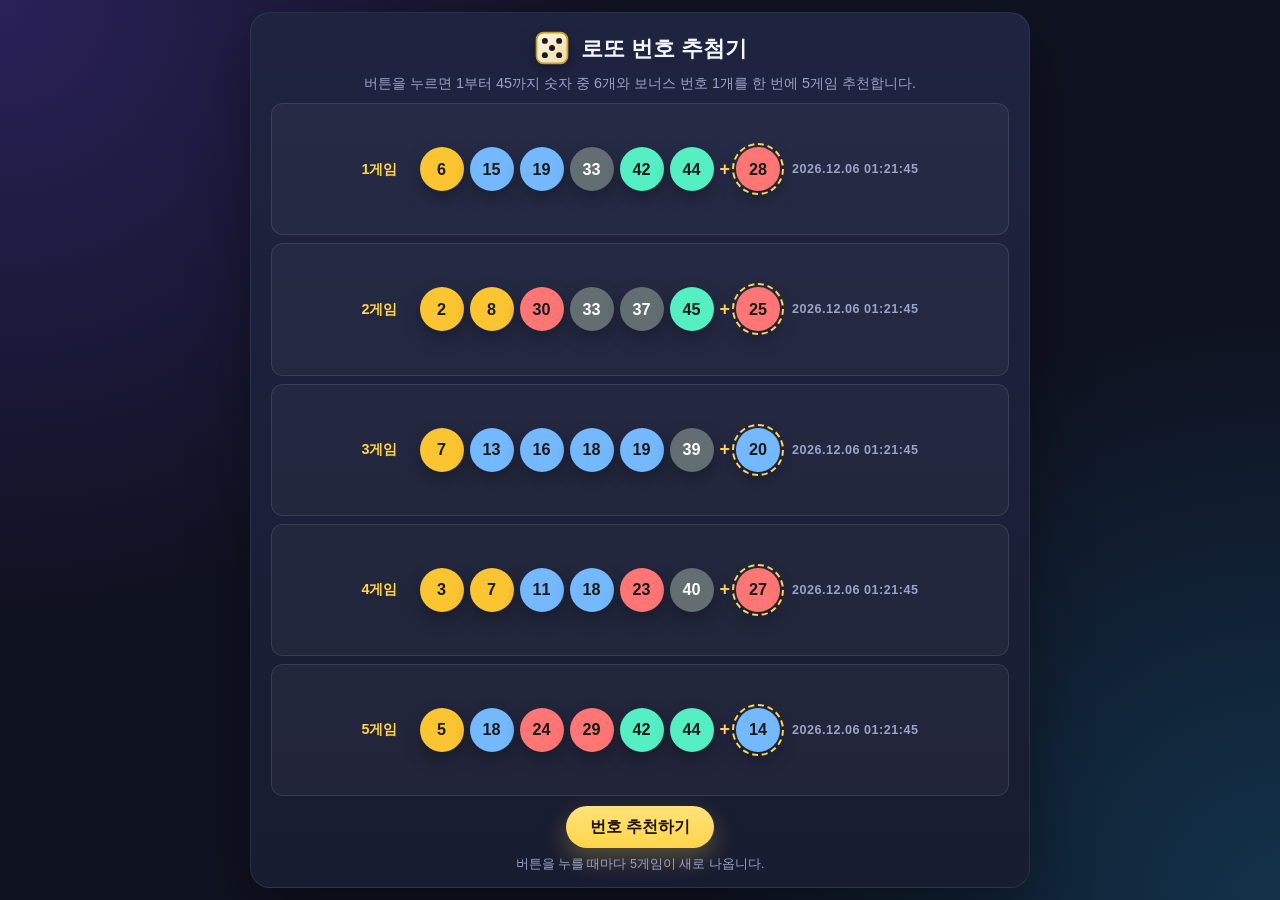
==== index.html @ ee8fdc3d "로또 번호 추첨기 추가 Co-authored-by: Cursor <cursoragent@cursor.com>" ====
<!DOCTYPE html>
<html lang="ko">
<head>
  <meta charset="UTF-8" />
  <meta name="viewport" content="width=device-width, initial-scale=1.0" />
  <title>로또 번호 추첨기</title>
  <style>
    :root {
      --bg: #0f1220;
      --card: #181c30;
      --text: #f4f6ff;
      --muted: #9aa3c7;
      --accent: #ffd54a;
      --ball-shadow: 0 8px 18px rgba(0, 0, 0, 0.28);
    }

    * {
      box-sizing: border-box;
    }

    html, body {
      height: 100%;
    }

    body {
      margin: 0;
      height: 100dvh;
      overflow: hidden;
      font-family: "Pretendard", "Noto Sans KR", sans-serif;
      color: var(--text);
      background:
        radial-gradient(circle at top left, #2a2158 0%, transparent 40%),
        radial-gradient(circle at bottom right, #12324a 0%, transparent 38%),
        var(--bg);
      display: grid;
      place-items: center;
      padding: 12px;
    }

    .card {
      width: min(780px, 100%);
      height: 100%;
      max-height: calc(100dvh - 24px);
      background: linear-gradient(180deg, #1e2340 0%, var(--card) 100%);
      border: 1px solid rgba(255, 255, 255, 0.08);
      border-radius: 20px;
      padding: 16px 20px 14px;
      box-shadow: 0 24px 60px rgba(0, 0, 0, 0.35);
      text-align: center;
      display: flex;
      flex-direction: column;
      min-height: 0;
    }

    .title {
      margin: 0;
      display: flex;
      align-items: center;
      justify-content: center;
      gap: 10px;
      flex-shrink: 0;
    }

    .title h1 {
      margin: 0;
      font-size: clamp(1.25rem, 2.4vh, 1.8rem);
    }

    .dice {
      width: clamp(28px, 4.5vh, 38px);
      height: clamp(28px, 4.5vh, 38px);
      flex-shrink: 0;
      filter: drop-shadow(0 4px 8px rgba(0, 0, 0, 0.3));
    }

    .lead {
      margin: 6px 0 10px;
      color: var(--muted);
      line-height: 1.4;
      font-size: clamp(0.78rem, 1.6vh, 0.95rem);
      flex-shrink: 0;
    }

    .results {
      display: flex;
      flex-direction: column;
      gap: 8px;
      flex: 1;
      min-height: 0;
      margin-bottom: 10px;
    }

    .game {
      display: flex;
      flex-direction: row;
      flex-wrap: wrap;
      justify-content: center;
      align-items: center;
      gap: 6px 12px;
      padding: 4px 10px;
      background: rgba(255, 255, 255, 0.04);
      border: 1px solid rgba(255, 255, 255, 0.1);
      border-radius: 12px;
      flex: 1;
      min-height: 0;
    }

    .game-label {
      color: var(--accent);
      font-size: clamp(0.75rem, 1.6vh, 0.9rem);
      font-weight: 800;
      min-width: 3.2em;
      text-align: left;
    }

    .balls {
      display: flex;
      flex-wrap: nowrap;
      justify-content: center;
      align-items: center;
      gap: 6px;
    }

    .stamp {
      margin: 0;
      color: var(--muted);
      font-size: clamp(0.7rem, 1.4vh, 0.82rem);
      font-weight: 600;
      letter-spacing: 0.04em;
    }

    .ball {
      width: clamp(28px, 5.2vh, 44px);
      height: clamp(28px, 5.2vh, 44px);
      border-radius: 50%;
      display: grid;
      place-items: center;
      font-weight: 800;
      font-size: clamp(0.75rem, 1.8vh, 1.05rem);
      color: #1a1a1a;
      box-shadow: var(--ball-shadow);
      animation: pop 0.35s ease;
      flex-shrink: 0;
    }

    .ball.bonus {
      outline: 2px dashed var(--accent);
      outline-offset: 2px;
    }

    .plus {
      align-self: center;
      font-size: clamp(0.9rem, 2vh, 1.2rem);
      color: var(--accent);
      font-weight: 700;
    }

    .range-1 { background: #fbc531; }
    .range-2 { background: #74b9ff; }
    .range-3 { background: #ff7675; }
    .range-4 { background: #636e72; color: #fff; }
    .range-5 { background: #55efc4; }

    button {
      appearance: none;
      border: 0;
      border-radius: 999px;
      padding: 10px 24px;
      font-size: clamp(0.9rem, 1.8vh, 1.05rem);
      font-weight: 700;
      color: #1c1400;
      background: linear-gradient(180deg, #ffe27a, #ffd54a);
      cursor: pointer;
      box-shadow: 0 10px 24px rgba(255, 213, 74, 0.28);
      flex-shrink: 0;
      align-self: center;
    }

    button:hover {
      transform: translateY(-1px);
    }

    button:active {
      transform: translateY(1px);
    }

    .hint {
      margin: 8px 0 0;
      font-size: clamp(0.72rem, 1.4vh, 0.85rem);
      color: var(--muted);
      flex-shrink: 0;
    }

    @keyframes pop {
      from {
        transform: scale(0.6);
        opacity: 0;
      }
      to {
        transform: scale(1);
        opacity: 1;
      }
    }
  </style>
</head>
<body>
  <main class="card">
    <div class="title">
      <svg class="dice" viewBox="0 0 64 64" aria-hidden="true">
        <defs>
          <linearGradient id="diceFace" x1="0" y1="0" x2="1" y2="1">
            <stop offset="0%" stop-color="#fff8e8" />
            <stop offset="100%" stop-color="#f0d9a8" />
          </linearGradient>
        </defs>
        <rect x="6" y="6" width="52" height="52" rx="12" fill="url(#diceFace)" stroke="#c9a227" stroke-width="3" />
        <circle cx="20" cy="20" r="5" fill="#1a1a1a" />
        <circle cx="44" cy="20" r="5" fill="#1a1a1a" />
        <circle cx="32" cy="32" r="5" fill="#1a1a1a" />
        <circle cx="20" cy="44" r="5" fill="#1a1a1a" />
        <circle cx="44" cy="44" r="5" fill="#1a1a1a" />
      </svg>
      <h1>로또 번호 추첨기</h1>
    </div>
    <p class="lead">버튼을 누르면 1부터 45까지 숫자 중 6개와 보너스 번호 1개를 한 번에 5게임 추천합니다.</p>
    <div class="results" id="results" aria-live="polite"></div>
    <button type="button" id="draw">번호 추천하기</button>
    <p class="hint">버튼을 누를 때마다 5게임이 새로 나옵니다.</p>
  </main>

  <script>
    const resultsEl = document.getElementById("results");
    const drawBtn = document.getElementById("draw");
    const GAME_COUNT = 5;

    function pad(n) {
      return String(n).padStart(2, "0");
    }

    function formatStamp(date) {
      const yyyy = date.getFullYear();
      const mm = pad(date.getMonth() + 1);
      const dd = pad(date.getDate());
      const hh = pad(date.getHours());
      const mi = pad(date.getMinutes());
      const ss = pad(date.getSeconds());
      return `${yyyy}.${mm}.${dd} ${hh}:${mi}:${ss}`;
    }

    function colorClass(n) {
      if (n <= 10) return "range-1";
      if (n <= 20) return "range-2";
      if (n <= 30) return "range-3";
      if (n <= 40) return "range-4";
      return "range-5";
    }

    function pickNumbers() {
      const pool = Array.from({ length: 45 }, (_, i) => i + 1);
      const picked = [];
      while (picked.length < 7) {
        const i = Math.floor(Math.random() * pool.length);
        picked.push(pool.splice(i, 1)[0]);
      }
      const bonus = picked.pop();
      picked.sort((a, b) => a - b);
      return { numbers: picked, bonus };
    }

    function ballHtml(n, bonus = false) {
      const extra = bonus ? " bonus" : "";
      return `<span class="ball ${colorClass(n)}${extra}">${n}</span>`;
    }

    function gameHtml(index, stamp) {
      const { numbers, bonus } = pickNumbers();
      const balls =
        numbers.map((n) => ballHtml(n)).join("") +
        `<span class="plus">+</span>` +
        ballHtml(bonus, true);
      return `<article class="game">
        <span class="game-label">${index}게임</span>
        <div class="balls">${balls}</div>
        <p class="stamp">${stamp}</p>
      </article>`;
    }

    function render() {
      const stamp = formatStamp(new Date());
      resultsEl.innerHTML = Array.from({ length: GAME_COUNT }, (_, i) =>
        gameHtml(i + 1, stamp)
      ).join("");
    }

    drawBtn.addEventListener("click", render);
    render();
  </script>
</body>
</html>
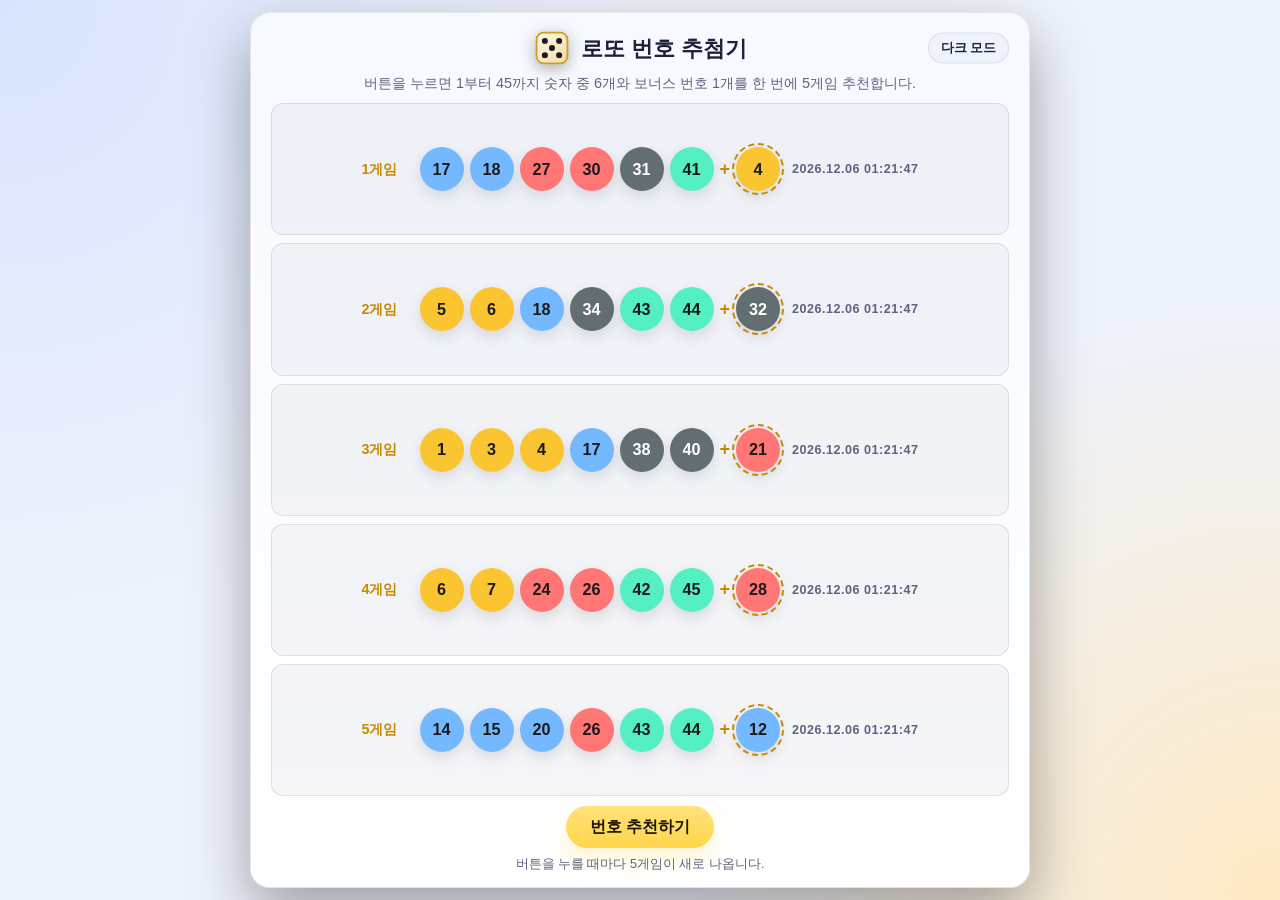
==== commit b6beb676: "다크/라이트 모드 전환 추가 Co-authored-by: Cursor <cursoragent@cursor.com>" ====
--- a/index.html
+++ b/index.html
@@ -4,14 +4,55 @@
   <meta charset="UTF-8" />
   <meta name="viewport" content="width=device-width, initial-scale=1.0" />
   <title>로또 번호 추첨기</title>
+  <script>
+    (function () {
+      const saved = localStorage.getItem("lotto-theme");
+      const theme =
+        saved === "light" || saved === "dark"
+          ? saved
+          : window.matchMedia("(prefers-color-scheme: light)").matches
+            ? "light"
+            : "dark";
+      document.documentElement.setAttribute("data-theme", theme);
+    })();
+  </script>
   <style>
-    :root {
+    :root,
+    html[data-theme="dark"] {
       --bg: #0f1220;
+      --bg-spot-1: #2a2158;
+      --bg-spot-2: #12324a;
       --card: #181c30;
+      --card-top: #1e2340;
       --text: #f4f6ff;
       --muted: #9aa3c7;
       --accent: #ffd54a;
       --ball-shadow: 0 8px 18px rgba(0, 0, 0, 0.28);
+      --game-bg: rgba(255, 255, 255, 0.04);
+      --line: rgba(255, 255, 255, 0.1);
+      --theme-btn-bg: rgba(255, 255, 255, 0.1);
+      --theme-btn-text: #f4f6ff;
+    }
+
+    html[data-theme="light"] {
+      --bg: #eef2fb;
+      --bg-spot-1: #d9e4ff;
+      --bg-spot-2: #ffe9c4;
+      --card: #ffffff;
+      --card-top: #f7f9ff;
+      --text: #1c2238;
+      --muted: #5c6480;
+      --accent: #c98900;
+      --ball-shadow: 0 6px 14px rgba(28, 34, 56, 0.12);
+      --game-bg: rgba(28, 34, 56, 0.04);
+      --line: rgba(28, 34, 56, 0.1);
+      --theme-btn-bg: #eef2fb;
+      --theme-btn-text: #1c2238;
+      color-scheme: light;
+    }
+
+    html[data-theme="dark"] {
+      color-scheme: dark;
     }
 
     * {
@@ -29,9 +70,10 @@
       font-family: "Pretendard", "Noto Sans KR", sans-serif;
       color: var(--text);
       background:
-        radial-gradient(circle at top left, #2a2158 0%, transparent 40%),
-        radial-gradient(circle at bottom right, #12324a 0%, transparent 38%),
+        radial-gradient(circle at top left, var(--bg-spot-1) 0%, transparent 40%),
+        radial-gradient(circle at bottom right, var(--bg-spot-2) 0%, transparent 38%),
         var(--bg);
+      transition: background 0.25s ease, color 0.25s ease;
       display: grid;
       place-items: center;
       padding: 12px;
@@ -41,8 +83,8 @@
       width: min(780px, 100%);
       height: 100%;
       max-height: calc(100dvh - 24px);
-      background: linear-gradient(180deg, #1e2340 0%, var(--card) 100%);
-      border: 1px solid rgba(255, 255, 255, 0.08);
+      background: linear-gradient(180deg, var(--card-top) 0%, var(--card) 100%);
+      border: 1px solid var(--line);
       border-radius: 20px;
       padding: 16px 20px 14px;
       box-shadow: 0 24px 60px rgba(0, 0, 0, 0.35);
@@ -52,13 +94,42 @@
       min-height: 0;
     }
 
+    .top {
+      display: flex;
+      align-items: center;
+      justify-content: center;
+      position: relative;
+      flex-shrink: 0;
+    }
+
     .title {
       margin: 0;
       display: flex;
       align-items: center;
       justify-content: center;
       gap: 10px;
-      flex-shrink: 0;
+    }
+
+    .theme-toggle {
+      position: absolute;
+      right: 0;
+      top: 50%;
+      transform: translateY(-50%);
+      appearance: none;
+      border: 1px solid var(--line);
+      border-radius: 999px;
+      padding: 6px 12px;
+      font-size: clamp(0.72rem, 1.4vh, 0.85rem);
+      font-weight: 700;
+      color: var(--theme-btn-text);
+      background: var(--theme-btn-bg);
+      cursor: pointer;
+      box-shadow: none;
+    }
+
+    .theme-toggle:hover,
+    .theme-toggle:active {
+      transform: translateY(-50%);
     }
 
     .title h1 {
@@ -98,8 +169,8 @@
       align-items: center;
       gap: 6px 12px;
       padding: 4px 10px;
-      background: rgba(255, 255, 255, 0.04);
-      border: 1px solid rgba(255, 255, 255, 0.1);
+      background: var(--game-bg);
+      border: 1px solid var(--line);
       border-radius: 12px;
       flex: 1;
       min-height: 0;
@@ -161,7 +232,7 @@
     .range-4 { background: #636e72; color: #fff; }
     .range-5 { background: #55efc4; }
 
-    button {
+    #draw {
       appearance: none;
       border: 0;
       border-radius: 999px;
@@ -176,11 +247,11 @@
       align-self: center;
     }
 
-    button:hover {
+    #draw:hover {
       transform: translateY(-1px);
     }
 
-    button:active {
+    #draw:active {
       transform: translateY(1px);
     }
 
@@ -205,6 +276,7 @@
 </head>
 <body>
   <main class="card">
+    <div class="top">
     <div class="title">
       <svg class="dice" viewBox="0 0 64 64" aria-hidden="true">
         <defs>
@@ -222,6 +294,8 @@
       </svg>
       <h1>로또 번호 추첨기</h1>
     </div>
+      <button type="button" class="theme-toggle" id="themeToggle" aria-label="화면 모드 바꾸기">화이트 모드</button>
+    </div>
     <p class="lead">버튼을 누르면 1부터 45까지 숫자 중 6개와 보너스 번호 1개를 한 번에 5게임 추천합니다.</p>
     <div class="results" id="results" aria-live="polite"></div>
     <button type="button" id="draw">번호 추천하기</button>
@@ -231,7 +305,32 @@
   <script>
     const resultsEl = document.getElementById("results");
     const drawBtn = document.getElementById("draw");
+    const themeToggle = document.getElementById("themeToggle");
     const GAME_COUNT = 5;
+    const THEME_KEY = "lotto-theme";
+
+    function preferredTheme() {
+      const saved = localStorage.getItem(THEME_KEY);
+      if (saved === "light" || saved === "dark") return saved;
+      return window.matchMedia("(prefers-color-scheme: light)").matches
+        ? "light"
+        : "dark";
+    }
+
+    function applyTheme(theme) {
+      document.documentElement.setAttribute("data-theme", theme);
+      localStorage.setItem(THEME_KEY, theme);
+      themeToggle.textContent = theme === "dark" ? "화이트 모드" : "다크 모드";
+    }
+
+    applyTheme(preferredTheme());
+    themeToggle.addEventListener("click", () => {
+      const next =
+        document.documentElement.getAttribute("data-theme") === "dark"
+          ? "light"
+          : "dark";
+      applyTheme(next);
+    });
 
     function pad(n) {
       return String(n).padStart(2, "0");
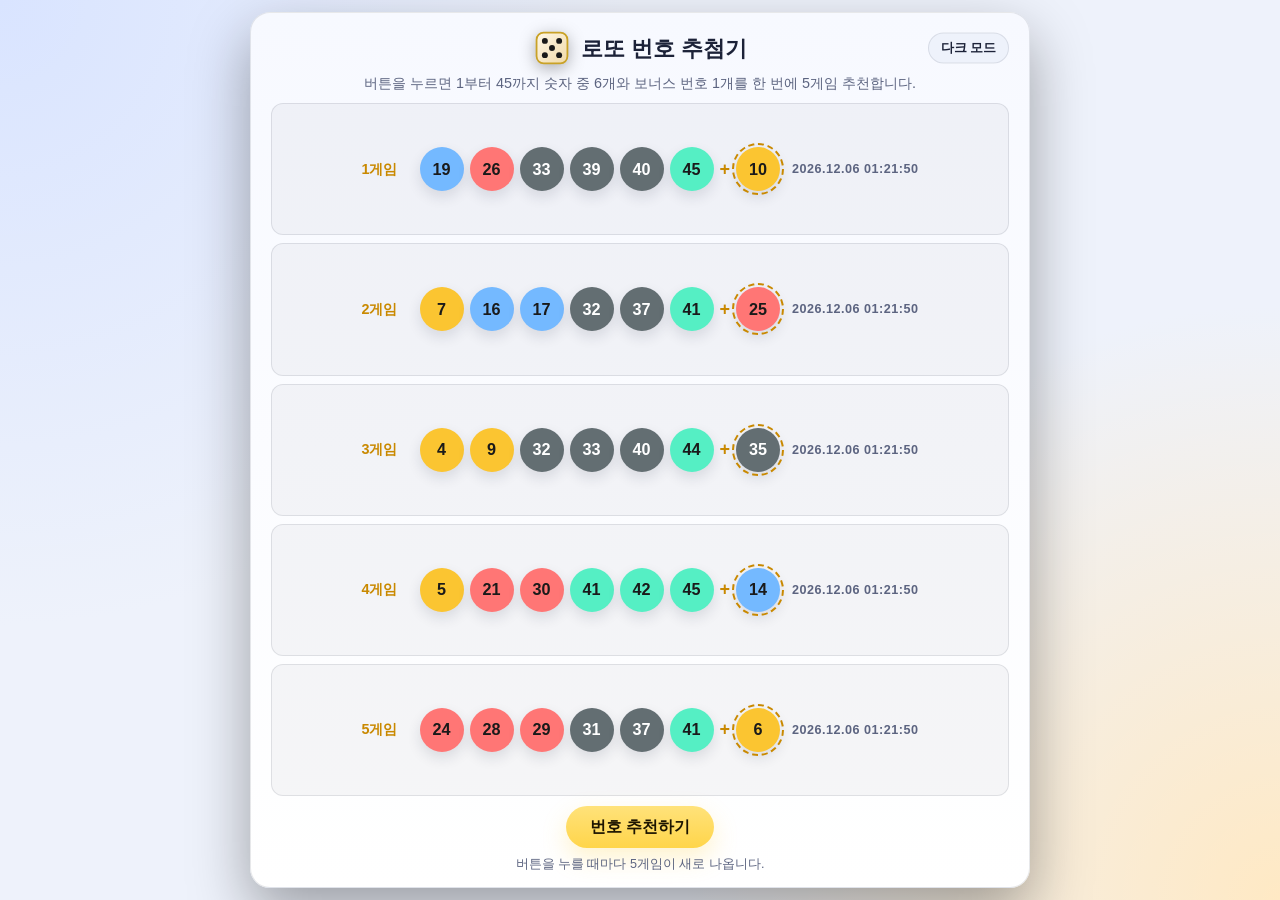
==== commit 63be8523: "Google AdSense 계정 연동과 ads.txt 추가 Co-authored-by: Cursor <cursoragent@cursor.com>" ====
--- a/index.html
+++ b/index.html
@@ -3,7 +3,10 @@
 <head>
   <meta charset="UTF-8" />
   <meta name="viewport" content="width=device-width, initial-scale=1.0" />
+  <meta name="google-adsense-account" content="ca-pub-5348829394463821">
   <title>로또 번호 추첨기</title>
+  <script async src="https://pagead2.googlesyndication.com/pagead/js/adsbygoogle.js?client=ca-pub-5348829394463821"
+     crossorigin="anonymous"></script>
   <script>
     (function () {
       const saved = localStorage.getItem("lotto-theme");
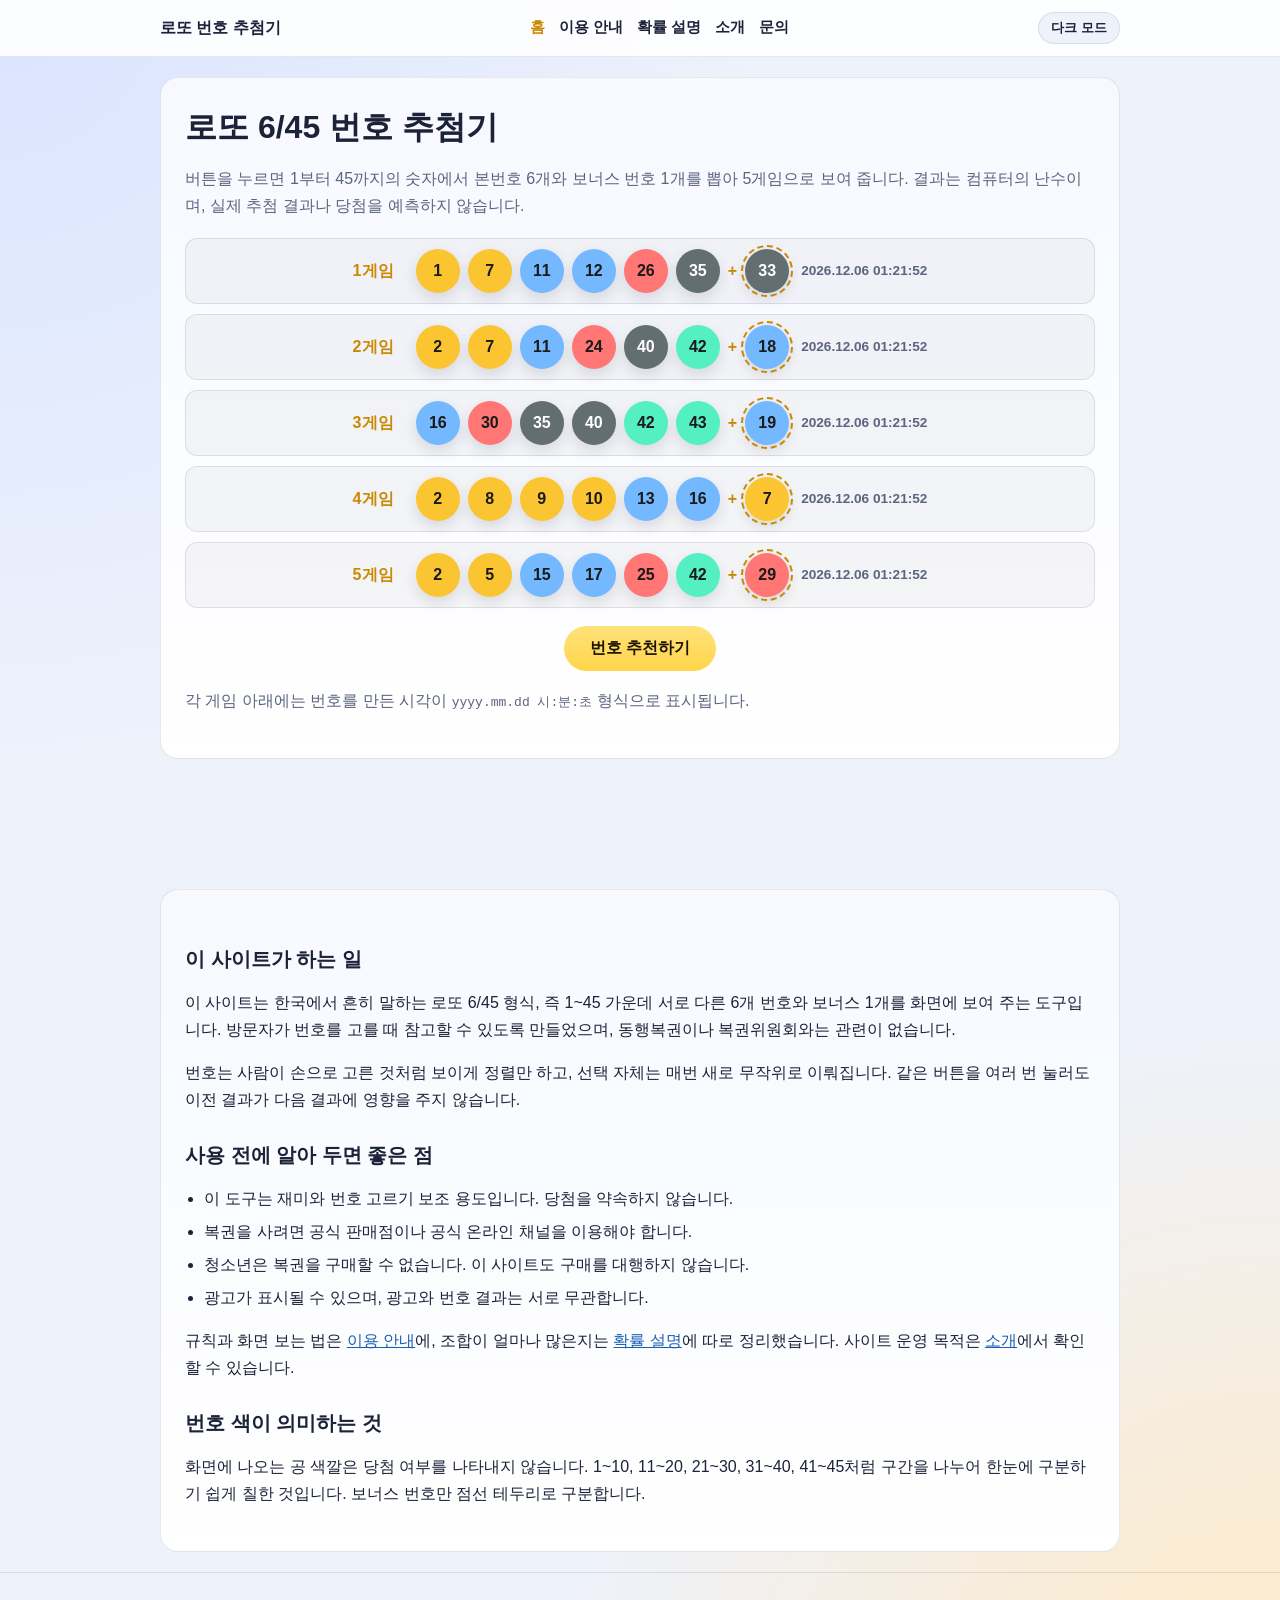
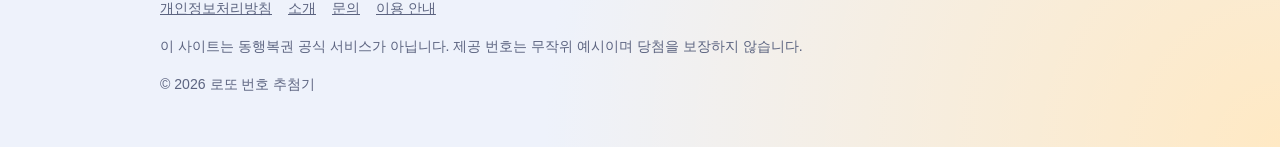
==== commit 9fc67720: "설명 페이지와 메뉴를 갖춘 사이트로 개편 Co-authored-by: Cursor <cursoragent@cursor.com>" ====
--- a/index.html
+++ b/index.html
@@ -4,398 +4,80 @@
   <meta charset="UTF-8" />
   <meta name="viewport" content="width=device-width, initial-scale=1.0" />
   <meta name="google-adsense-account" content="ca-pub-5348829394463821">
-  <title>로또 번호 추첨기</title>
-  <script async src="https://pagead2.googlesyndication.com/pagead/js/adsbygoogle.js?client=ca-pub-5348829394463821"
-     crossorigin="anonymous"></script>
+  <meta name="description" content="한국 로또 6/45 규칙을 설명하고, 본번호 6개와 보너스 1개를 한 번에 5게임 무작위로 뽑아 주는 무료 번호 추첨기입니다. 당첨을 보장하지 않으며 공식 판매처가 아닙니다." />
+  <title>로또 번호 추첨기 | 로또 6/45 무작위 5게임</title>
+  <link rel="canonical" href="https://sangwon0718.github.io/lotto-picker/">
+  <link rel="stylesheet" href="css/site.css" />
+  <script async src="https://pagead2.googlesyndication.com/pagead/js/adsbygoogle.js?client=ca-pub-5348829394463821" crossorigin="anonymous"></script>
   <script>
     (function () {
-      const saved = localStorage.getItem("lotto-theme");
-      const theme =
-        saved === "light" || saved === "dark"
-          ? saved
-          : window.matchMedia("(prefers-color-scheme: light)").matches
-            ? "light"
-            : "dark";
+      var saved = localStorage.getItem("lotto-theme");
+      var theme = saved === "light" || saved === "dark" ? saved : (window.matchMedia("(prefers-color-scheme: light)").matches ? "light" : "dark");
       document.documentElement.setAttribute("data-theme", theme);
     })();
   </script>
-  <style>
-    :root,
-    html[data-theme="dark"] {
-      --bg: #0f1220;
-      --bg-spot-1: #2a2158;
-      --bg-spot-2: #12324a;
-      --card: #181c30;
-      --card-top: #1e2340;
-      --text: #f4f6ff;
-      --muted: #9aa3c7;
-      --accent: #ffd54a;
-      --ball-shadow: 0 8px 18px rgba(0, 0, 0, 0.28);
-      --game-bg: rgba(255, 255, 255, 0.04);
-      --line: rgba(255, 255, 255, 0.1);
-      --theme-btn-bg: rgba(255, 255, 255, 0.1);
-      --theme-btn-text: #f4f6ff;
-    }
-
-    html[data-theme="light"] {
-      --bg: #eef2fb;
-      --bg-spot-1: #d9e4ff;
-      --bg-spot-2: #ffe9c4;
-      --card: #ffffff;
-      --card-top: #f7f9ff;
-      --text: #1c2238;
-      --muted: #5c6480;
-      --accent: #c98900;
-      --ball-shadow: 0 6px 14px rgba(28, 34, 56, 0.12);
-      --game-bg: rgba(28, 34, 56, 0.04);
-      --line: rgba(28, 34, 56, 0.1);
-      --theme-btn-bg: #eef2fb;
-      --theme-btn-text: #1c2238;
-      color-scheme: light;
-    }
-
-    html[data-theme="dark"] {
-      color-scheme: dark;
-    }
-
-    * {
-      box-sizing: border-box;
-    }
-
-    html, body {
-      height: 100%;
-    }
-
-    body {
-      margin: 0;
-      height: 100dvh;
-      overflow: hidden;
-      font-family: "Pretendard", "Noto Sans KR", sans-serif;
-      color: var(--text);
-      background:
-        radial-gradient(circle at top left, var(--bg-spot-1) 0%, transparent 40%),
-        radial-gradient(circle at bottom right, var(--bg-spot-2) 0%, transparent 38%),
-        var(--bg);
-      transition: background 0.25s ease, color 0.25s ease;
-      display: grid;
-      place-items: center;
-      padding: 12px;
-    }
-
-    .card {
-      width: min(780px, 100%);
-      height: 100%;
-      max-height: calc(100dvh - 24px);
-      background: linear-gradient(180deg, var(--card-top) 0%, var(--card) 100%);
-      border: 1px solid var(--line);
-      border-radius: 20px;
-      padding: 16px 20px 14px;
-      box-shadow: 0 24px 60px rgba(0, 0, 0, 0.35);
-      text-align: center;
-      display: flex;
-      flex-direction: column;
-      min-height: 0;
-    }
-
-    .top {
-      display: flex;
-      align-items: center;
-      justify-content: center;
-      position: relative;
-      flex-shrink: 0;
-    }
-
-    .title {
-      margin: 0;
-      display: flex;
-      align-items: center;
-      justify-content: center;
-      gap: 10px;
-    }
-
-    .theme-toggle {
-      position: absolute;
-      right: 0;
-      top: 50%;
-      transform: translateY(-50%);
-      appearance: none;
-      border: 1px solid var(--line);
-      border-radius: 999px;
-      padding: 6px 12px;
-      font-size: clamp(0.72rem, 1.4vh, 0.85rem);
-      font-weight: 700;
-      color: var(--theme-btn-text);
-      background: var(--theme-btn-bg);
-      cursor: pointer;
-      box-shadow: none;
-    }
-
-    .theme-toggle:hover,
-    .theme-toggle:active {
-      transform: translateY(-50%);
-    }
-
-    .title h1 {
-      margin: 0;
-      font-size: clamp(1.25rem, 2.4vh, 1.8rem);
-    }
-
-    .dice {
-      width: clamp(28px, 4.5vh, 38px);
-      height: clamp(28px, 4.5vh, 38px);
-      flex-shrink: 0;
-      filter: drop-shadow(0 4px 8px rgba(0, 0, 0, 0.3));
-    }
-
-    .lead {
-      margin: 6px 0 10px;
-      color: var(--muted);
-      line-height: 1.4;
-      font-size: clamp(0.78rem, 1.6vh, 0.95rem);
-      flex-shrink: 0;
-    }
-
-    .results {
-      display: flex;
-      flex-direction: column;
-      gap: 8px;
-      flex: 1;
-      min-height: 0;
-      margin-bottom: 10px;
-    }
-
-    .game {
-      display: flex;
-      flex-direction: row;
-      flex-wrap: wrap;
-      justify-content: center;
-      align-items: center;
-      gap: 6px 12px;
-      padding: 4px 10px;
-      background: var(--game-bg);
-      border: 1px solid var(--line);
-      border-radius: 12px;
-      flex: 1;
-      min-height: 0;
-    }
-
-    .game-label {
-      color: var(--accent);
-      font-size: clamp(0.75rem, 1.6vh, 0.9rem);
-      font-weight: 800;
-      min-width: 3.2em;
-      text-align: left;
-    }
-
-    .balls {
-      display: flex;
-      flex-wrap: nowrap;
-      justify-content: center;
-      align-items: center;
-      gap: 6px;
-    }
-
-    .stamp {
-      margin: 0;
-      color: var(--muted);
-      font-size: clamp(0.7rem, 1.4vh, 0.82rem);
-      font-weight: 600;
-      letter-spacing: 0.04em;
-    }
-
-    .ball {
-      width: clamp(28px, 5.2vh, 44px);
-      height: clamp(28px, 5.2vh, 44px);
-      border-radius: 50%;
-      display: grid;
-      place-items: center;
-      font-weight: 800;
-      font-size: clamp(0.75rem, 1.8vh, 1.05rem);
-      color: #1a1a1a;
-      box-shadow: var(--ball-shadow);
-      animation: pop 0.35s ease;
-      flex-shrink: 0;
-    }
-
-    .ball.bonus {
-      outline: 2px dashed var(--accent);
-      outline-offset: 2px;
-    }
-
-    .plus {
-      align-self: center;
-      font-size: clamp(0.9rem, 2vh, 1.2rem);
-      color: var(--accent);
-      font-weight: 700;
-    }
-
-    .range-1 { background: #fbc531; }
-    .range-2 { background: #74b9ff; }
-    .range-3 { background: #ff7675; }
-    .range-4 { background: #636e72; color: #fff; }
-    .range-5 { background: #55efc4; }
-
-    #draw {
-      appearance: none;
-      border: 0;
-      border-radius: 999px;
-      padding: 10px 24px;
-      font-size: clamp(0.9rem, 1.8vh, 1.05rem);
-      font-weight: 700;
-      color: #1c1400;
-      background: linear-gradient(180deg, #ffe27a, #ffd54a);
-      cursor: pointer;
-      box-shadow: 0 10px 24px rgba(255, 213, 74, 0.28);
-      flex-shrink: 0;
-      align-self: center;
-    }
-
-    #draw:hover {
-      transform: translateY(-1px);
-    }
-
-    #draw:active {
-      transform: translateY(1px);
-    }
-
-    .hint {
-      margin: 8px 0 0;
-      font-size: clamp(0.72rem, 1.4vh, 0.85rem);
-      color: var(--muted);
-      flex-shrink: 0;
-    }
-
-    @keyframes pop {
-      from {
-        transform: scale(0.6);
-        opacity: 0;
-      }
-      to {
-        transform: scale(1);
-        opacity: 1;
-      }
-    }
-  </style>
 </head>
 <body>
-  <main class="card">
-    <div class="top">
-    <div class="title">
-      <svg class="dice" viewBox="0 0 64 64" aria-hidden="true">
-        <defs>
-          <linearGradient id="diceFace" x1="0" y1="0" x2="1" y2="1">
-            <stop offset="0%" stop-color="#fff8e8" />
-            <stop offset="100%" stop-color="#f0d9a8" />
-          </linearGradient>
-        </defs>
-        <rect x="6" y="6" width="52" height="52" rx="12" fill="url(#diceFace)" stroke="#c9a227" stroke-width="3" />
-        <circle cx="20" cy="20" r="5" fill="#1a1a1a" />
-        <circle cx="44" cy="20" r="5" fill="#1a1a1a" />
-        <circle cx="32" cy="32" r="5" fill="#1a1a1a" />
-        <circle cx="20" cy="44" r="5" fill="#1a1a1a" />
-        <circle cx="44" cy="44" r="5" fill="#1a1a1a" />
-      </svg>
-      <h1>로또 번호 추첨기</h1>
+  <a class="skip" href="#content">본문으로 건너뛰기</a>
+  <header>
+    <div class="wrap header-inner">
+      <a class="brand" href="index.html">로또 번호 추첨기</a>
+      <nav aria-label="주요 메뉴">
+        <a href="index.html" aria-current="page">홈</a>
+        <a href="guide.html">이용 안내</a>
+        <a href="odds.html">확률 설명</a>
+        <a href="about.html">소개</a>
+        <a href="contact.html">문의</a>
+      </nav>
+      <button type="button" class="theme-toggle" id="themeToggle">화이트 모드</button>
     </div>
-      <button type="button" class="theme-toggle" id="themeToggle" aria-label="화면 모드 바꾸기">화이트 모드</button>
-    </div>
-    <p class="lead">버튼을 누르면 1부터 45까지 숫자 중 6개와 보너스 번호 1개를 한 번에 5게임 추천합니다.</p>
-    <div class="results" id="results" aria-live="polite"></div>
-    <button type="button" id="draw">번호 추천하기</button>
-    <p class="hint">버튼을 누를 때마다 5게임이 새로 나옵니다.</p>
+  </header>
+
+  <main id="content" class="wrap">
+    <section class="hero">
+      <h1>로또 6/45 번호 추첨기</h1>
+      <p class="lead">버튼을 누르면 1부터 45까지의 숫자에서 본번호 6개와 보너스 번호 1개를 뽑아 5게임으로 보여 줍니다. 결과는 컴퓨터의 난수이며, 실제 추첨 결과나 당첨을 예측하지 않습니다.</p>
+      <div class="results" id="results" aria-live="polite"></div>
+      <div class="actions">
+        <button type="button" id="draw">번호 추천하기</button>
+      </div>
+      <p class="muted">각 게임 아래에는 번호를 만든 시각이 <code>yyyy.mm.dd 시:분:초</code> 형식으로 표시됩니다.</p>
+    </section>
+
+    <div class="ad-slot" aria-hidden="true"></div>
+
+    <article class="page">
+      <h2>이 사이트가 하는 일</h2>
+      <p>이 사이트는 한국에서 흔히 말하는 로또 6/45 형식, 즉 1~45 가운데 서로 다른 6개 번호와 보너스 1개를 화면에 보여 주는 도구입니다. 방문자가 번호를 고를 때 참고할 수 있도록 만들었으며, 동행복권이나 복권위원회와는 관련이 없습니다.</p>
+      <p>번호는 사람이 손으로 고른 것처럼 보이게 정렬만 하고, 선택 자체는 매번 새로 무작위로 이뤄집니다. 같은 버튼을 여러 번 눌러도 이전 결과가 다음 결과에 영향을 주지 않습니다.</p>
+
+      <h2>사용 전에 알아 두면 좋은 점</h2>
+      <ul>
+        <li>이 도구는 재미와 번호 고르기 보조 용도입니다. 당첨을 약속하지 않습니다.</li>
+        <li>복권을 사려면 공식 판매점이나 공식 온라인 채널을 이용해야 합니다.</li>
+        <li>청소년은 복권을 구매할 수 없습니다. 이 사이트도 구매를 대행하지 않습니다.</li>
+        <li>광고가 표시될 수 있으며, 광고와 번호 결과는 서로 무관합니다.</li>
+      </ul>
+      <p>규칙과 화면 보는 법은 <a href="guide.html">이용 안내</a>에, 조합이 얼마나 많은지는 <a href="odds.html">확률 설명</a>에 따로 정리했습니다. 사이트 운영 목적은 <a href="about.html">소개</a>에서 확인할 수 있습니다.</p>
+
+      <h2>번호 색이 의미하는 것</h2>
+      <p>화면에 나오는 공 색깔은 당첨 여부를 나타내지 않습니다. 1~10, 11~20, 21~30, 31~40, 41~45처럼 구간을 나누어 한눈에 구분하기 쉽게 칠한 것입니다. 보너스 번호만 점선 테두리로 구분합니다.</p>
+    </article>
   </main>
 
-  <script>
-    const resultsEl = document.getElementById("results");
-    const drawBtn = document.getElementById("draw");
-    const themeToggle = document.getElementById("themeToggle");
-    const GAME_COUNT = 5;
-    const THEME_KEY = "lotto-theme";
-
-    function preferredTheme() {
-      const saved = localStorage.getItem(THEME_KEY);
-      if (saved === "light" || saved === "dark") return saved;
-      return window.matchMedia("(prefers-color-scheme: light)").matches
-        ? "light"
-        : "dark";
-    }
-
-    function applyTheme(theme) {
-      document.documentElement.setAttribute("data-theme", theme);
-      localStorage.setItem(THEME_KEY, theme);
-      themeToggle.textContent = theme === "dark" ? "화이트 모드" : "다크 모드";
-    }
-
-    applyTheme(preferredTheme());
-    themeToggle.addEventListener("click", () => {
-      const next =
-        document.documentElement.getAttribute("data-theme") === "dark"
-          ? "light"
-          : "dark";
-      applyTheme(next);
-    });
-
-    function pad(n) {
-      return String(n).padStart(2, "0");
-    }
-
-    function formatStamp(date) {
-      const yyyy = date.getFullYear();
-      const mm = pad(date.getMonth() + 1);
-      const dd = pad(date.getDate());
-      const hh = pad(date.getHours());
-      const mi = pad(date.getMinutes());
-      const ss = pad(date.getSeconds());
-      return `${yyyy}.${mm}.${dd} ${hh}:${mi}:${ss}`;
-    }
-
-    function colorClass(n) {
-      if (n <= 10) return "range-1";
-      if (n <= 20) return "range-2";
-      if (n <= 30) return "range-3";
-      if (n <= 40) return "range-4";
-      return "range-5";
-    }
-
-    function pickNumbers() {
-      const pool = Array.from({ length: 45 }, (_, i) => i + 1);
-      const picked = [];
-      while (picked.length < 7) {
-        const i = Math.floor(Math.random() * pool.length);
-        picked.push(pool.splice(i, 1)[0]);
-      }
-      const bonus = picked.pop();
-      picked.sort((a, b) => a - b);
-      return { numbers: picked, bonus };
-    }
-
-    function ballHtml(n, bonus = false) {
-      const extra = bonus ? " bonus" : "";
-      return `<span class="ball ${colorClass(n)}${extra}">${n}</span>`;
-    }
-
-    function gameHtml(index, stamp) {
-      const { numbers, bonus } = pickNumbers();
-      const balls =
-        numbers.map((n) => ballHtml(n)).join("") +
-        `<span class="plus">+</span>` +
-        ballHtml(bonus, true);
-      return `<article class="game">
-        <span class="game-label">${index}게임</span>
-        <div class="balls">${balls}</div>
-        <p class="stamp">${stamp}</p>
-      </article>`;
-    }
-
-    function render() {
-      const stamp = formatStamp(new Date());
-      resultsEl.innerHTML = Array.from({ length: GAME_COUNT }, (_, i) =>
-        gameHtml(i + 1, stamp)
-      ).join("");
-    }
-
-    drawBtn.addEventListener("click", render);
-    render();
-  </script>
+  <footer>
+    <div class="wrap">
+      <div class="footer-nav">
+        <a href="privacy.html">개인정보처리방침</a>
+        <a href="about.html">소개</a>
+        <a href="contact.html">문의</a>
+        <a href="guide.html">이용 안내</a>
+      </div>
+      <p>이 사이트는 동행복권 공식 서비스가 아닙니다. 제공 번호는 무작위 예시이며 당첨을 보장하지 않습니다.</p>
+      <p>&copy; 2026 로또 번호 추첨기</p>
+    </div>
+  </footer>
+  <script src="js/theme.js"></script>
+  <script src="js/draw.js"></script>
 </body>
 </html>
--- a/css/site.css
+++ b/css/site.css
@@ -0,0 +1,265 @@
+:root,
+html[data-theme="dark"] {
+  --bg: #0f1220;
+  --bg-spot-1: #2a2158;
+  --bg-spot-2: #12324a;
+  --card: #181c30;
+  --card-top: #1e2340;
+  --text: #f4f6ff;
+  --muted: #9aa3c7;
+  --accent: #ffd54a;
+  --ball-shadow: 0 8px 18px rgba(0, 0, 0, 0.28);
+  --game-bg: rgba(255, 255, 255, 0.04);
+  --line: rgba(255, 255, 255, 0.12);
+  --theme-btn-bg: rgba(255, 255, 255, 0.1);
+  --theme-btn-text: #f4f6ff;
+  --link: #9ecbff;
+  color-scheme: dark;
+}
+
+html[data-theme="light"] {
+  --bg: #eef2fb;
+  --bg-spot-1: #d9e4ff;
+  --bg-spot-2: #ffe9c4;
+  --card: #ffffff;
+  --card-top: #f7f9ff;
+  --text: #1c2238;
+  --muted: #5c6480;
+  --accent: #c98900;
+  --ball-shadow: 0 6px 14px rgba(28, 34, 56, 0.12);
+  --game-bg: rgba(28, 34, 56, 0.04);
+  --line: rgba(28, 34, 56, 0.1);
+  --theme-btn-bg: #eef2fb;
+  --theme-btn-text: #1c2238;
+  --link: #1a5fb4;
+  color-scheme: light;
+}
+
+* { box-sizing: border-box; }
+
+html { scroll-behavior: smooth; }
+
+body {
+  margin: 0;
+  min-height: 100vh;
+  font-family: "Pretendard", "Noto Sans KR", sans-serif;
+  color: var(--text);
+  line-height: 1.7;
+  background:
+    radial-gradient(circle at top left, var(--bg-spot-1) 0%, transparent 36%),
+    radial-gradient(circle at bottom right, var(--bg-spot-2) 0%, transparent 34%),
+    var(--bg);
+}
+
+a { color: var(--link); }
+a:hover { text-decoration: underline; }
+
+.skip {
+  position: absolute;
+  left: -999px;
+  top: 8px;
+}
+.skip:focus {
+  left: 8px;
+  z-index: 10;
+  background: var(--card);
+  padding: 8px 12px;
+}
+
+.wrap {
+  width: min(960px, calc(100% - 24px));
+  margin: 0 auto;
+}
+
+header {
+  border-bottom: 1px solid var(--line);
+  background: color-mix(in srgb, var(--card) 88%, transparent);
+  position: sticky;
+  top: 0;
+  z-index: 5;
+  backdrop-filter: blur(10px);
+}
+
+.header-inner {
+  display: flex;
+  align-items: center;
+  justify-content: space-between;
+  gap: 12px;
+  padding: 12px 0;
+  flex-wrap: wrap;
+}
+
+.brand {
+  display: flex;
+  align-items: center;
+  gap: 8px;
+  color: inherit;
+  text-decoration: none;
+  font-weight: 800;
+}
+
+.brand .dice {
+  width: 28px;
+  height: 28px;
+}
+
+nav {
+  display: flex;
+  flex-wrap: wrap;
+  gap: 8px 14px;
+  font-size: 0.92rem;
+}
+
+nav a {
+  color: var(--text);
+  text-decoration: none;
+  font-weight: 600;
+}
+
+nav a[aria-current="page"] {
+  color: var(--accent);
+}
+
+.theme-toggle {
+  appearance: none;
+  border: 1px solid var(--line);
+  border-radius: 999px;
+  padding: 6px 12px;
+  font-size: 0.82rem;
+  font-weight: 700;
+  color: var(--theme-btn-text);
+  background: var(--theme-btn-bg);
+  cursor: pointer;
+}
+
+.hero, .panel, article.page {
+  background: linear-gradient(180deg, var(--card-top) 0%, var(--card) 100%);
+  border: 1px solid var(--line);
+  border-radius: 18px;
+  padding: 28px 24px;
+  margin: 20px 0;
+}
+
+h1, h2, h3 { line-height: 1.35; }
+h1 { margin: 0 0 10px; font-size: clamp(1.5rem, 3vw, 2rem); }
+h2 { margin: 28px 0 10px; font-size: 1.25rem; }
+h3 { margin: 18px 0 8px; font-size: 1.05rem; }
+
+.lead, .muted { color: var(--muted); }
+.note {
+  background: var(--game-bg);
+  border: 1px solid var(--line);
+  border-radius: 12px;
+  padding: 12px 14px;
+  font-size: 0.95rem;
+}
+
+.results {
+  display: flex;
+  flex-direction: column;
+  gap: 10px;
+  margin: 18px 0;
+}
+
+.game {
+  display: flex;
+  flex-wrap: wrap;
+  justify-content: center;
+  align-items: center;
+  gap: 6px 12px;
+  padding: 10px;
+  background: var(--game-bg);
+  border: 1px solid var(--line);
+  border-radius: 12px;
+}
+
+.game-label {
+  color: var(--accent);
+  font-weight: 800;
+  min-width: 3.2em;
+}
+
+.balls {
+  display: flex;
+  flex-wrap: wrap;
+  justify-content: center;
+  align-items: center;
+  gap: 8px;
+}
+
+.stamp { margin: 0; color: var(--muted); font-size: 0.85rem; font-weight: 600; }
+
+.ball {
+  width: 44px;
+  height: 44px;
+  border-radius: 50%;
+  display: grid;
+  place-items: center;
+  font-weight: 800;
+  color: #1a1a1a;
+  box-shadow: var(--ball-shadow);
+}
+
+.ball.bonus { outline: 2px dashed var(--accent); outline-offset: 2px; }
+.plus { color: var(--accent); font-weight: 700; }
+.range-1 { background: #fbc531; }
+.range-2 { background: #74b9ff; }
+.range-3 { background: #ff7675; }
+.range-4 { background: #636e72; color: #fff; }
+.range-5 { background: #55efc4; }
+
+#draw {
+  appearance: none;
+  border: 0;
+  border-radius: 999px;
+  padding: 12px 26px;
+  font-size: 1rem;
+  font-weight: 700;
+  color: #1c1400;
+  background: linear-gradient(180deg, #ffe27a, #ffd54a);
+  cursor: pointer;
+}
+
+.actions { text-align: center; margin: 8px 0 0; }
+
+.ad-slot {
+  min-height: 90px;
+  margin: 16px 0;
+  display: flex;
+  align-items: center;
+  justify-content: center;
+}
+
+footer {
+  border-top: 1px solid var(--line);
+  padding: 24px 0 36px;
+  color: var(--muted);
+  font-size: 0.88rem;
+}
+
+.footer-nav {
+  display: flex;
+  flex-wrap: wrap;
+  gap: 10px 16px;
+  margin-bottom: 10px;
+}
+
+.footer-nav a { color: var(--muted); }
+
+ul { padding-left: 1.2em; }
+li { margin: 6px 0; }
+
+table {
+  width: 100%;
+  border-collapse: collapse;
+  margin: 12px 0 20px;
+  font-size: 0.95rem;
+}
+
+th, td {
+  border: 1px solid var(--line);
+  padding: 8px 10px;
+  text-align: left;
+}
+
+th { background: var(--game-bg); }
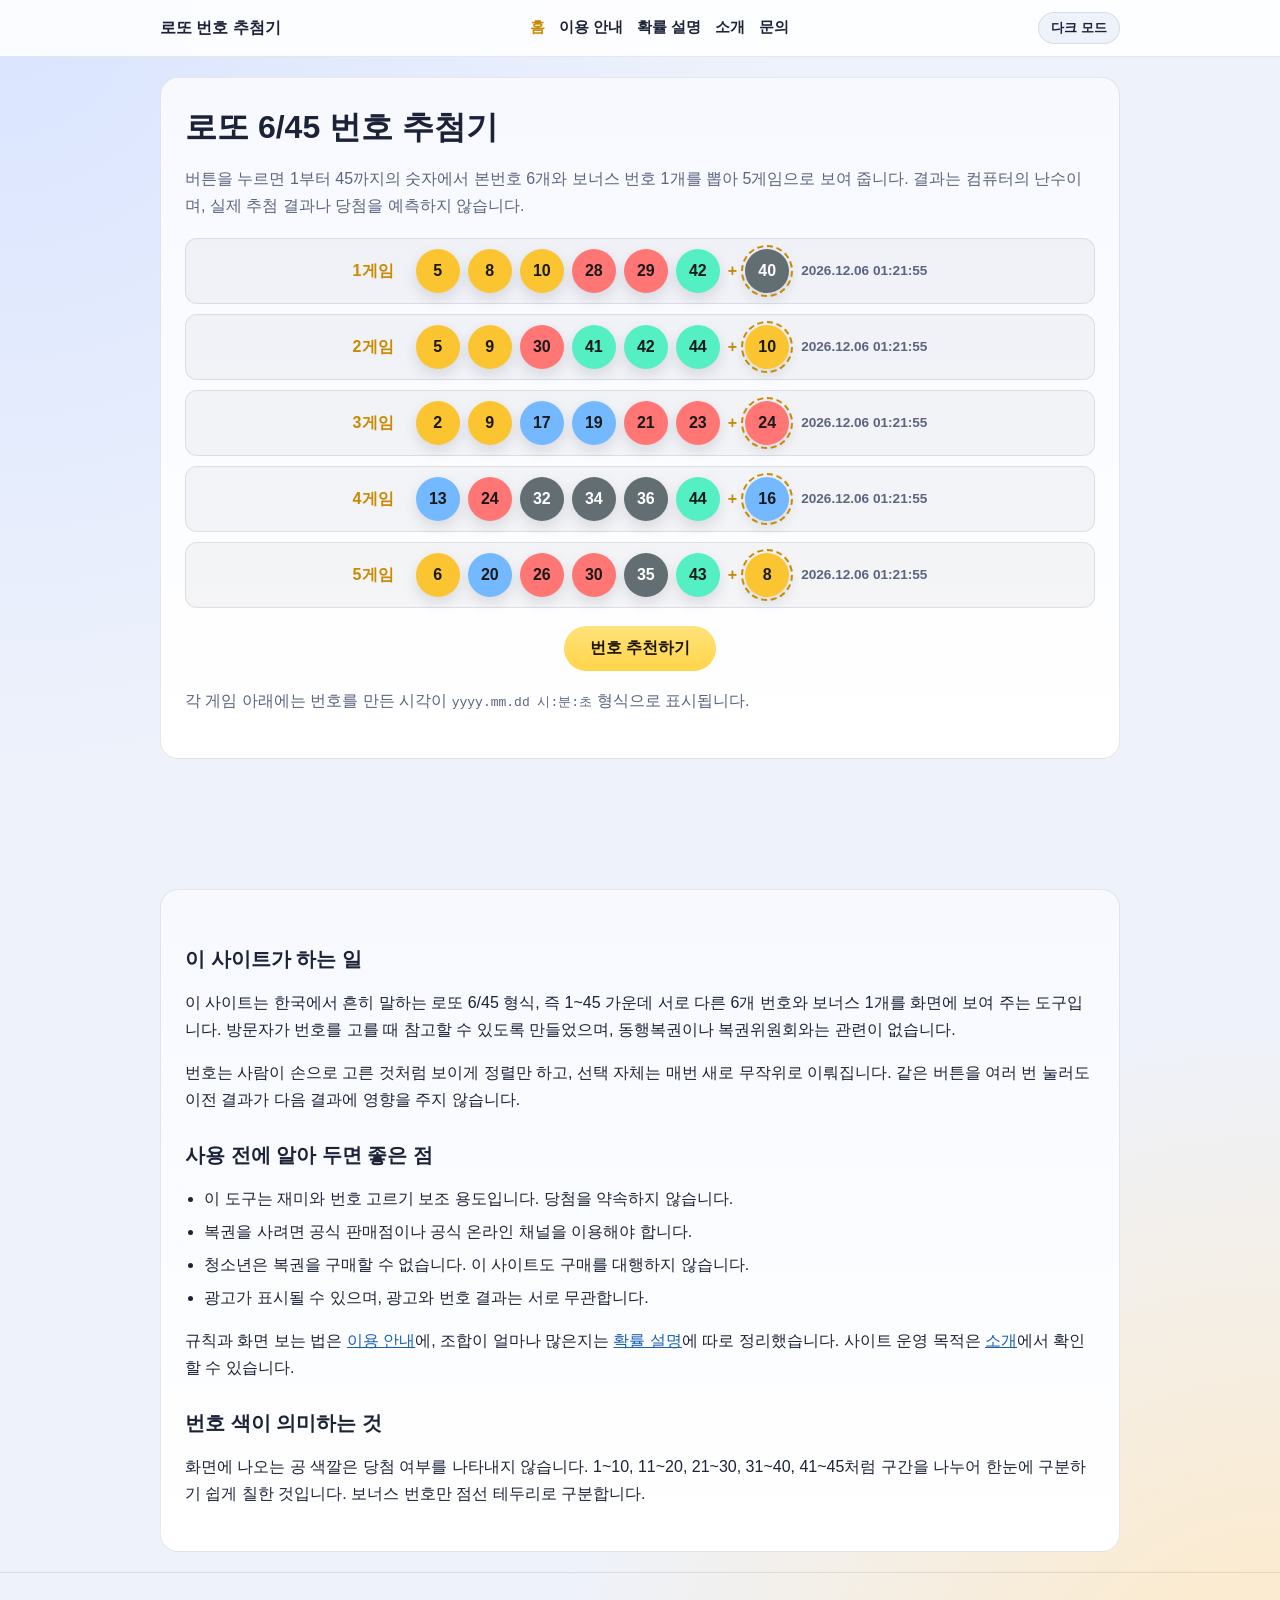
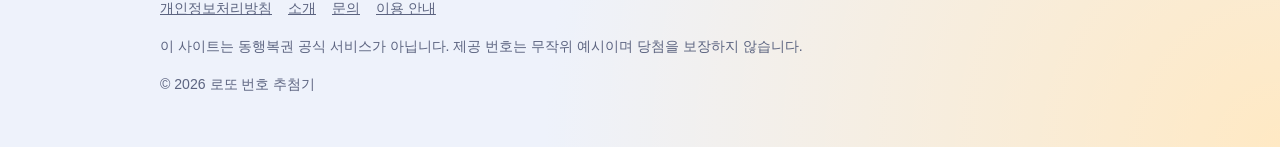
==== commit 383a6cbf: "Google Search Console 소유권 확인 태그 추가 Co-authored-by: Cursor <cursoragent@cursor.com>" ====
--- a/index.html
+++ b/index.html
@@ -4,6 +4,7 @@
   <meta charset="UTF-8" />
   <meta name="viewport" content="width=device-width, initial-scale=1.0" />
   <meta name="google-adsense-account" content="ca-pub-5348829394463821">
+  <meta name="google-site-verification" content="W_3yYapkxNM6ZYtRQnqhoFt5i5_zFTFwVYzJisAY7q0" />
   <meta name="description" content="한국 로또 6/45 규칙을 설명하고, 본번호 6개와 보너스 1개를 한 번에 5게임 무작위로 뽑아 주는 무료 번호 추첨기입니다. 당첨을 보장하지 않으며 공식 판매처가 아닙니다." />
   <title>로또 번호 추첨기 | 로또 6/45 무작위 5게임</title>
   <link rel="canonical" href="https://sangwon0718.github.io/lotto-picker/">
